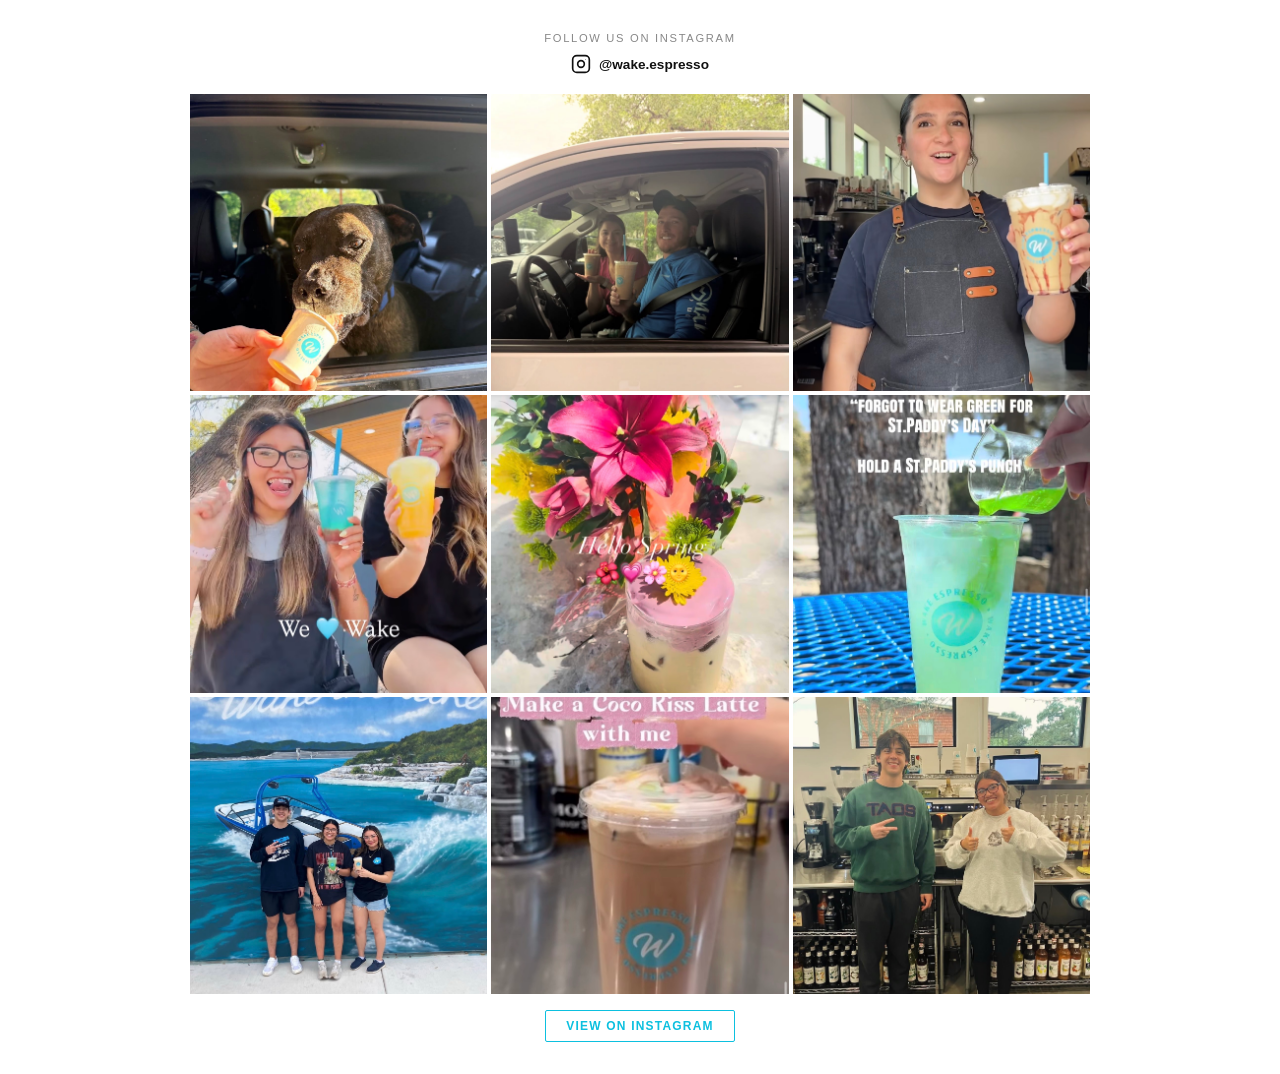
==== feed.html @ 9f9c1874 "Add mock Instagram feed page" ====
<!DOCTYPE html>
<html lang="en">
<head>
  <meta charset="UTF-8">
  <meta name="viewport" content="width=device-width, initial-scale=1.0">
  <title>Instagram — Wake Espresso</title>
  <link rel="stylesheet" href="css/tokens.css">
  <style>
    * { box-sizing: border-box; margin: 0; padding: 0; }

    body {
      font-family: sans-serif;
      background: #fff;
      padding: var(--space-lg) var(--space-md);
    }

    .feed-header {
      text-align: center;
      margin-bottom: var(--space-md);
    }

    .feed-header a {
      display: inline-flex;
      align-items: center;
      gap: 8px;
      text-decoration: none;
      color: #111;
      font-size: 0.85rem;
      font-weight: 600;
    }

    .feed-header a svg {
      width: 20px;
      height: 20px;
    }

    .feed-header h2 {
      font-size: 0.7rem;
      font-weight: 500;
      letter-spacing: 0.15em;
      text-transform: uppercase;
      color: #888;
      margin-bottom: 10px;
    }

    .feed-grid {
      display: grid;
      grid-template-columns: repeat(3, 1fr);
      gap: 4px;
      max-width: 900px;
      margin: 0 auto;
    }

    .feed-item {
      position: relative;
      aspect-ratio: 1;
      overflow: hidden;
      background: #f0f0f0;
      cursor: pointer;
    }

    .feed-item img {
      width: 100%;
      height: 100%;
      object-fit: cover;
      display: block;
      transition: transform 0.3s ease;
    }

    .feed-item:hover img {
      transform: scale(1.04);
    }

    .feed-item:hover .overlay {
      opacity: 1;
    }

    .overlay {
      position: absolute;
      inset: 0;
      background: rgba(12, 192, 223, 0.35);
      opacity: 0;
      transition: opacity 0.3s ease;
      display: flex;
      align-items: center;
      justify-content: center;
    }

    .overlay svg {
      width: 32px;
      height: 32px;
      fill: white;
    }

    .feed-footer {
      text-align: center;
      margin-top: var(--space-md);
    }

    .feed-footer a {
      display: inline-block;
      font-size: 0.75rem;
      font-weight: 600;
      letter-spacing: 0.1em;
      text-transform: uppercase;
      color: var(--color-brand-blue);
      text-decoration: none;
      border: 1.5px solid var(--color-brand-blue);
      padding: 8px 20px;
      border-radius: 2px;
      transition: background 0.2s, color 0.2s;
    }

    .feed-footer a:hover {
      background: var(--color-brand-blue);
      color: white;
    }

    @media (max-width: 500px) {
      .feed-grid {
        gap: 2px;
      }
    }
  </style>
</head>
<body>

  <div class="feed-header">
    <h2>Follow us on Instagram</h2>
    <a href="https://www.instagram.com/wake.espresso" target="_blank" rel="noopener">
      <!-- Instagram icon -->
      <svg xmlns="http://www.w3.org/2000/svg" viewBox="0 0 24 24" fill="none" stroke="currentColor" stroke-width="2" stroke-linecap="round" stroke-linejoin="round">
        <rect x="2" y="2" width="20" height="20" rx="5" ry="5"/>
        <circle cx="12" cy="12" r="4"/>
        <circle cx="17.5" cy="6.5" r="0.5" fill="currentColor" stroke="none"/>
      </svg>
      @wake.espresso
    </a>
  </div>

  <div class="feed-grid">
    <div class="feed-item">
      <img src="images/IMG_0048.jpeg" alt="Wake Espresso">
      <div class="overlay"><svg viewBox="0 0 24 24"><path d="M12 2C6.48 2 2 6.48 2 12s4.48 10 10 10 10-4.48 10-10S17.52 2 12 2zm-1 14H9V8h2v8zm4 0h-2V8h2v8z"/></svg></div>
    </div>
    <div class="feed-item">
      <img src="images/IMG_0049.jpeg" alt="Wake Espresso">
      <div class="overlay"><svg viewBox="0 0 24 24"><path d="M12 2C6.48 2 2 6.48 2 12s4.48 10 10 10 10-4.48 10-10S17.52 2 12 2zm-1 14H9V8h2v8zm4 0h-2V8h2v8z"/></svg></div>
    </div>
    <div class="feed-item">
      <img src="images/IMG_0052.jpeg" alt="Wake Espresso">
      <div class="overlay"><svg viewBox="0 0 24 24"><path d="M12 2C6.48 2 2 6.48 2 12s4.48 10 10 10 10-4.48 10-10S17.52 2 12 2zm-1 14H9V8h2v8zm4 0h-2V8h2v8z"/></svg></div>
    </div>
    <div class="feed-item">
      <img src="images/IMG_0053.jpeg" alt="Wake Espresso">
      <div class="overlay"><svg viewBox="0 0 24 24"><path d="M12 2C6.48 2 2 6.48 2 12s4.48 10 10 10 10-4.48 10-10S17.52 2 12 2zm-1 14H9V8h2v8zm4 0h-2V8h2v8z"/></svg></div>
    </div>
    <div class="feed-item">
      <img src="images/IMG_0054.jpeg" alt="Wake Espresso">
      <div class="overlay"><svg viewBox="0 0 24 24"><path d="M12 2C6.48 2 2 6.48 2 12s4.48 10 10 10 10-4.48 10-10S17.52 2 12 2zm-1 14H9V8h2v8zm4 0h-2V8h2v8z"/></svg></div>
    </div>
    <div class="feed-item">
      <img src="images/IMG_0055.jpeg" alt="Wake Espresso">
      <div class="overlay"><svg viewBox="0 0 24 24"><path d="M12 2C6.48 2 2 6.48 2 12s4.48 10 10 10 10-4.48 10-10S17.52 2 12 2zm-1 14H9V8h2v8zm4 0h-2V8h2v8z"/></svg></div>
    </div>
    <div class="feed-item">
      <img src="images/IMG_0056.jpeg" alt="Wake Espresso">
      <div class="overlay"><svg viewBox="0 0 24 24"><path d="M12 2C6.48 2 2 6.48 2 12s4.48 10 10 10 10-4.48 10-10S17.52 2 12 2zm-1 14H9V8h2v8zm4 0h-2V8h2v8z"/></svg></div>
    </div>
    <div class="feed-item">
      <img src="images/IMG_0058.jpeg" alt="Wake Espresso">
      <div class="overlay"><svg viewBox="0 0 24 24"><path d="M12 2C6.48 2 2 6.48 2 12s4.48 10 10 10 10-4.48 10-10S17.52 2 12 2zm-1 14H9V8h2v8zm4 0h-2V8h2v8z"/></svg></div>
    </div>
    <div class="feed-item">
      <img src="images/IMG_0059.jpeg" alt="Wake Espresso">
      <div class="overlay"><svg viewBox="0 0 24 24"><path d="M12 2C6.48 2 2 6.48 2 12s4.48 10 10 10 10-4.48 10-10S17.52 2 12 2zm-1 14H9V8h2v8zm4 0h-2V8h2v8z"/></svg></div>
    </div>
  </div>

  <div class="feed-footer">
    <a href="https://www.instagram.com/wake.espresso" target="_blank" rel="noopener">View on Instagram</a>
  </div>

</body>
</html>
---- css/tokens.css ----
:root {
  /* Brand Colors */
  --color-brand-blue: #0cc0df;
  --color-brand-cream: #fffde8;
  --color-brand-grey: #545454;

  /* Typography */
  --font-family-base: sans-serif;
  --font-size-base: 16px;

  /* Spacing */
  --space-xs: 4px;
  --space-sm: 8px;
  --space-md: 16px;
  --space-lg: 32px;
  --space-xl: 64px;
}
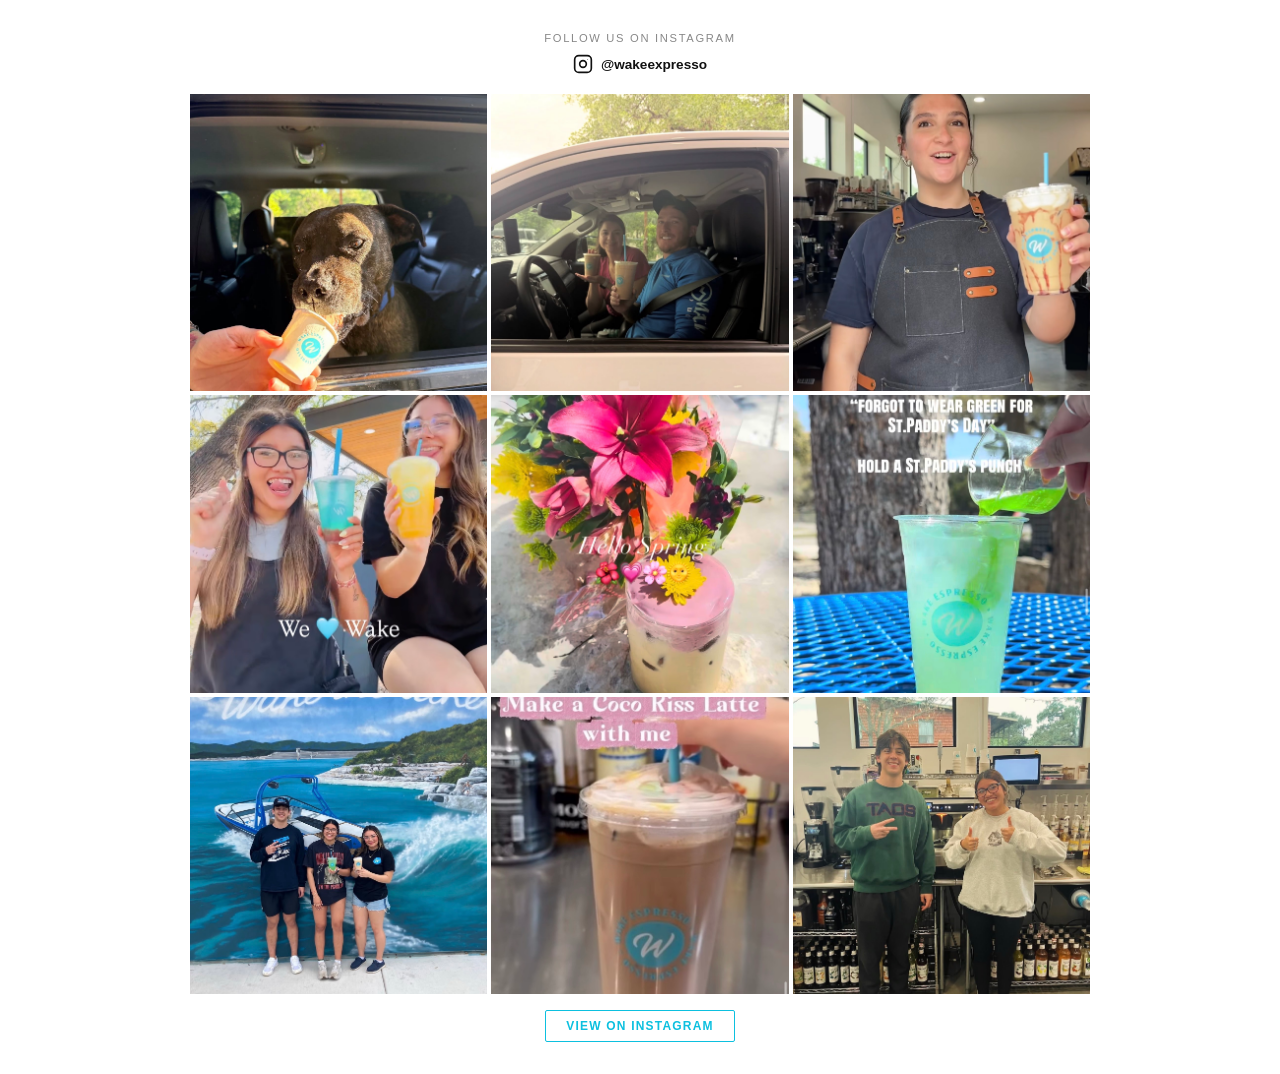
==== commit 6b83946d: "Update Instagram handle to @wakeexpresso" ====
--- a/feed.html
+++ b/feed.html
@@ -127,14 +127,14 @@
 
   <div class="feed-header">
     <h2>Follow us on Instagram</h2>
-    <a href="https://www.instagram.com/wake.espresso" target="_blank" rel="noopener">
+    <a href="https://www.instagram.com/wakeexpresso" target="_blank" rel="noopener">
       <!-- Instagram icon -->
       <svg xmlns="http://www.w3.org/2000/svg" viewBox="0 0 24 24" fill="none" stroke="currentColor" stroke-width="2" stroke-linecap="round" stroke-linejoin="round">
         <rect x="2" y="2" width="20" height="20" rx="5" ry="5"/>
         <circle cx="12" cy="12" r="4"/>
         <circle cx="17.5" cy="6.5" r="0.5" fill="currentColor" stroke="none"/>
       </svg>
-      @wake.espresso
+      @wakeexpresso
     </a>
   </div>
 
@@ -178,7 +178,7 @@
   </div>
 
   <div class="feed-footer">
-    <a href="https://www.instagram.com/wake.espresso" target="_blank" rel="noopener">View on Instagram</a>
+    <a href="https://www.instagram.com/wakeexpresso" target="_blank" rel="noopener">View on Instagram</a>
   </div>
 
 </body>
